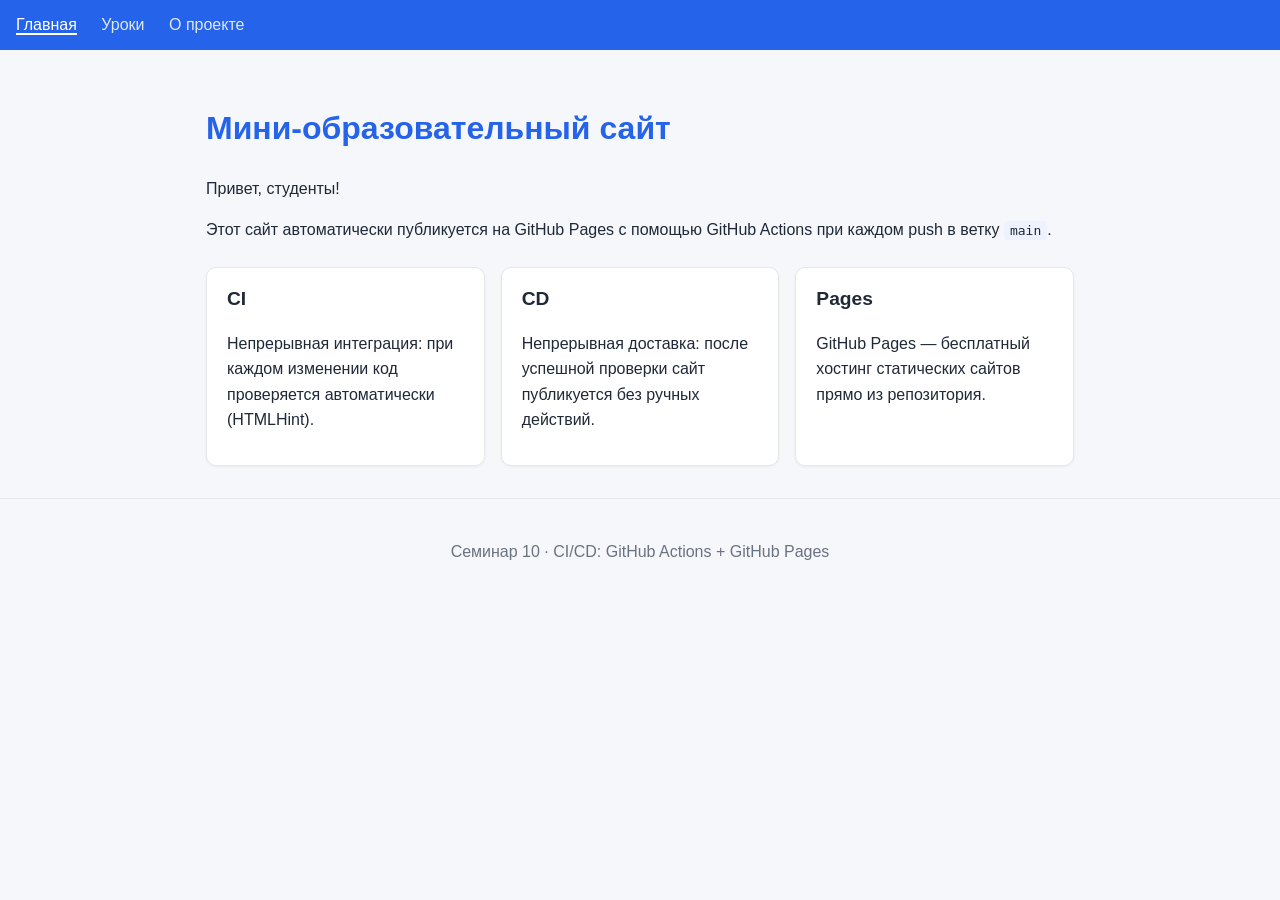
==== index.html @ d916251a "Initial commit" ====
<!DOCTYPE html>
<html lang="ru">
<head>
  <meta charset="UTF-8">
  <meta name="viewport" content="width=device-width, initial-scale=1.0">
  <title>Мини-образовательный сайт</title>
  <link rel="stylesheet" href="css/style.css">
</head>
<body>
  <header>
    <nav>
      <a href="index.html" class="active">Главная</a>
      <a href="lessons.html">Уроки</a>
      <a href="about.html">О проекте</a>
    </nav>
  </header>

  <main>
    <h1>Мини-образовательный сайт</h1>
    <p>Привет, студенты!</p>
    <p>Этот сайт автоматически публикуется на GitHub Pages с помощью GitHub Actions
      при каждом push в ветку <code>main</code>.</p>

    <section class="cards">
      <article class="card">
        <h2>CI</h2>
        <p>Непрерывная интеграция: при каждом изменении код проверяется автоматически (HTMLHint).</p>
      </article>
      <article class="card">
        <h2>CD</h2>
        <p>Непрерывная доставка: после успешной проверки сайт публикуется без ручных действий.</p>
      </article>
      <article class="card">
        <h2>Pages</h2>
        <p>GitHub Pages — бесплатный хостинг статических сайтов прямо из репозитория.</p>
      </article>
    </section>
  </main>

  <footer>
    <p>Семинар 10 · CI/CD: GitHub Actions + GitHub Pages</p>
  </footer>
</body>
</html>
---- css/style.css ----
:root {
  --bg: #f6f7fb;
  --text: #1f2937;
  --muted: #6b7280;
  --accent: #2563eb;
  --card: #ffffff;
  --border: #e5e7eb;
}

* { box-sizing: border-box; }

body {
  margin: 0;
  font-family: "Segoe UI", Roboto, Arial, sans-serif;
  background: var(--bg);
  color: var(--text);
  line-height: 1.6;
}

header {
  background: var(--accent);
  padding: 12px 16px;
}

nav a {
  color: #fff;
  text-decoration: none;
  margin-right: 20px;
  opacity: .85;
}

nav a.active,
nav a:hover {
  opacity: 1;
  border-bottom: 2px solid #fff;
}

main {
  max-width: 900px;
  margin: 0 auto;
  padding: 32px 16px;
}

h1 { color: var(--accent); }

code {
  background: #eef2ff;
  padding: 2px 6px;
  border-radius: 4px;
}

.cards {
  display: grid;
  grid-template-columns: repeat(auto-fit, minmax(220px, 1fr));
  gap: 16px;
  margin-top: 24px;
}

.card {
  background: var(--card);
  border: 1px solid var(--border);
  border-radius: 10px;
  padding: 16px 20px;
  box-shadow: 0 1px 3px rgba(0, 0, 0, .05);
}

.card h2 { margin-top: 0; font-size: 1.2rem; }

.lessons li { margin-bottom: 8px; }

footer {
  text-align: center;
  color: var(--muted);
  padding: 24px 16px;
  border-top: 1px solid var(--border);
}
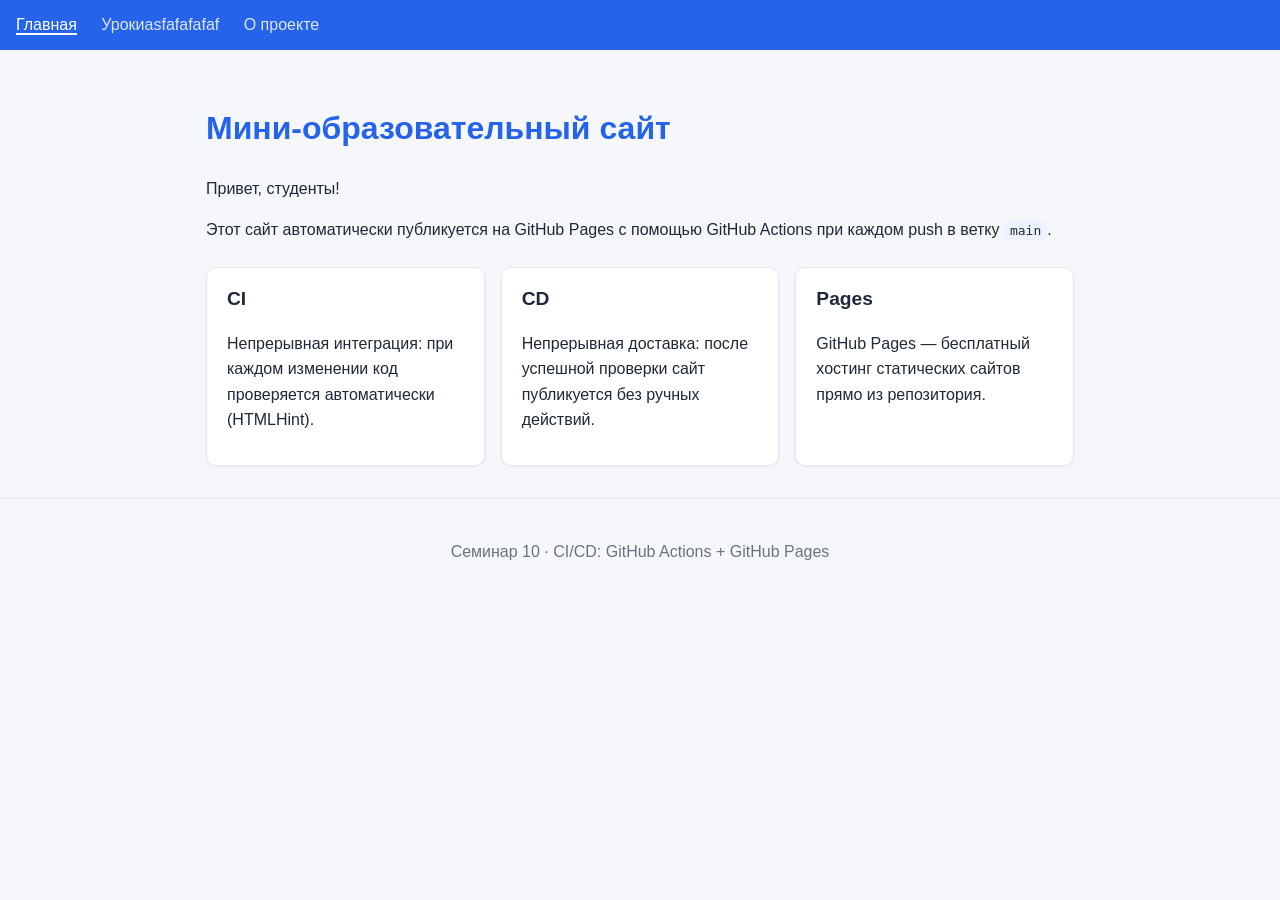
==== commit 7470d20c: "Update index.html" ====
--- a/index.html
+++ b/index.html
@@ -10,7 +10,7 @@
   <header>
     <nav>
       <a href="index.html" class="active">Главная</a>
-      <a href="lessons.html">Уроки</a>
+      <a href="lessons.html">Урокиasfafafafaf</a>
       <a href="about.html">О проекте</a>
     </nav>
   </header>
